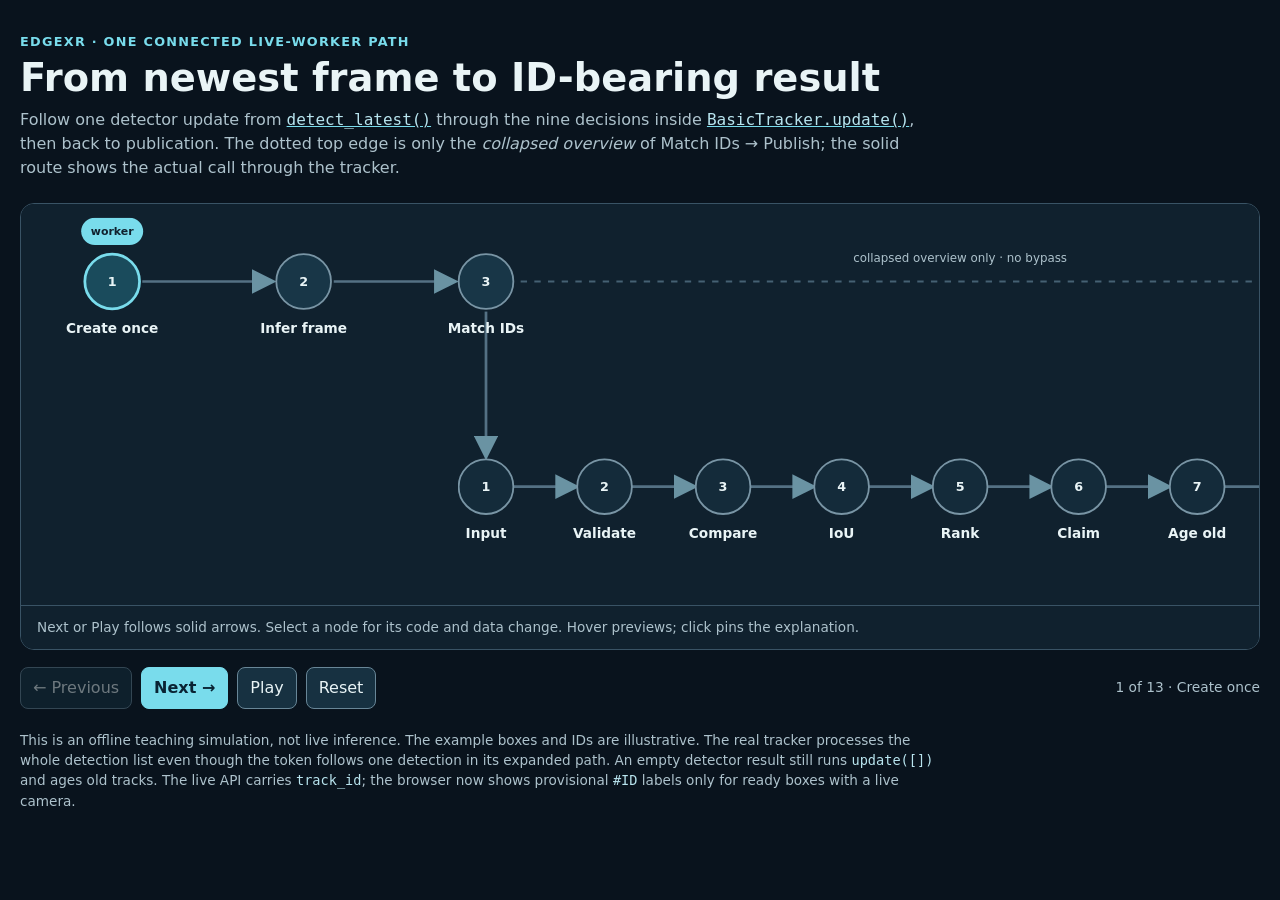
==== docs/learning/basic-tracker.html @ 42fcf19e "feat: show provisional object tracking IDs" ====
<!doctype html>
<html lang="en">
<head>
  <meta charset="utf-8">
  <meta name="viewport" content="width=device-width, initial-scale=1">
  <title>EdgeXR · From detector frame to tracked result</title>
  <style>
    :root { color-scheme:dark; --paper:#09131d; --panel:#10212e; --ink:#e9f4f6;
      --muted:#adc2cc; --line:#395365; --cyan:#79dcec; --mint:#8ce9bb; --warm:#e8b478; }
    * { box-sizing:border-box; }
    body { margin:0; background:var(--paper); color:var(--ink); font:16px/1.5 system-ui,sans-serif; }
    main { max-width:1680px; margin:auto; padding:32px 20px 55px; }
    h1 { margin:5px 0 8px; font-size:clamp(1.8rem,3vw,2.7rem); line-height:1.14; }
    h2 { margin:0 0 10px; font-size:1.25rem; }
    p { margin:8px 0; }
    a { color:var(--cyan); }
    code { color:#b8e4ee; }
    .eyebrow { color:var(--cyan); font-size:.8rem; font-weight:750; letter-spacing:.1em; text-transform:uppercase; }
    .intro { max-width:900px; color:var(--muted); }
    .graph-shell { margin-top:23px; border:1px solid var(--line); border-radius:14px;
      background:var(--panel); overflow-x:auto; }
    #graph { display:block; width:100%; min-width:1550px; height:auto; }
    .edge { fill:none; stroke:#547184; stroke-width:3; }
    .edge.done { stroke:var(--mint); }
    .overview { fill:none; stroke:#456173; stroke-width:2; stroke-dasharray:7 8; }
    .overview-label { fill:var(--muted); font-size:13px; text-anchor:middle; }
    .node { cursor:pointer; }
    .node circle { fill:#142b3a; stroke:#7995a5; stroke-width:2; }
    .node.worker circle { fill:#183647; }
    .node.done circle { fill:#1b483d; stroke:var(--mint); }
    .node.current circle { fill:#1a4b5c; stroke:var(--cyan); stroke-width:3; }
    .node:hover circle, .node:focus-visible circle { stroke:#fff; stroke-width:3; }
    .node:focus-visible { outline:none; }
    .node .number { fill:var(--ink); font-size:14px; font-weight:750; text-anchor:middle; dominant-baseline:middle; }
    .node .label { fill:var(--ink); font-size:15px; font-weight:650; text-anchor:middle; }
    .node .sub { fill:var(--muted); font-size:11px; text-anchor:middle; }
    #object-token { transition:transform .45s ease; pointer-events:none; }
    #object-token rect { fill:var(--cyan); }
    #object-token text { fill:#10212e; font-size:12px; font-weight:800; text-anchor:middle; dominant-baseline:middle; }
    .graph-hint { padding:11px 16px; border-top:1px solid var(--line); color:var(--muted); font-size:.85rem; }
    .controls { display:flex; flex-wrap:wrap; align-items:center; gap:9px; margin:17px 0; }
    button { background:#173141; border:1px solid #688697; border-radius:8px; color:var(--ink);
      cursor:pointer; font:inherit; padding:8px 12px; }
    button:hover { border-color:var(--cyan); }
    button:focus-visible { outline:3px solid var(--cyan); outline-offset:2px; }
    button:disabled { opacity:.45; cursor:default; }
    .primary { background:var(--cyan); color:#092333; border-color:var(--cyan); font-weight:700; }
    #position { color:var(--muted); font-size:.86rem; margin-left:auto; }
    .detail { max-width:940px; background:var(--panel); border:1px solid var(--line); border-radius:12px;
      padding:18px 21px; min-height:170px; }
    .detail[hidden] { display:none; }
    .detail .stage { color:var(--cyan); font-size:.79rem; font-weight:750; text-transform:uppercase; letter-spacing:.07em; }
    .detail .visual { display:flex; flex-wrap:wrap; align-items:center; gap:9px; margin:12px 0; }
    .visual .chip { border:1px solid var(--line); border-radius:8px; background:#193543;
      padding:7px 10px; font-size:.84rem; }
    .visual .chip.accept { border-color:#5eaa85; background:#1b4739; color:var(--mint); }
    .visual .chip.reject { border-color:#ae7565; background:#4b2d2d; color:#ffd0c3; }
    .visual .arrow { color:var(--cyan); font-weight:800; }
    .visual svg { width:300px; max-width:100%; height:116px; }
    .detail .data { border-left:3px solid var(--cyan); padding:8px 12px; margin:12px 0;
      background:#173140; overflow-wrap:anywhere; font: .86rem/1.5 ui-monospace,SFMono-Regular,monospace; }
    .detail .effect { color:var(--mint); font-weight:700; }
    .detail .code { color:var(--muted); font-size:.85rem; margin-top:15px; }
    footer { max-width:930px; color:var(--muted); font-size:.85rem; margin-top:21px; }
    @media (max-width:600px) { main { padding:20px 12px 42px; } #position { width:100%; margin-left:0; } }
    @media (prefers-reduced-motion:reduce) { #object-token { transition:none; } }
  </style>
</head>
<body>
<main>
  <div class="eyebrow">EdgeXR · one connected live-worker path</div>
  <h1>From newest frame to ID-bearing result</h1>
  <p class="intro">Follow one detector update from <a href="../../src/vision/live_detector.py"><code>detect_latest()</code></a>
    through the nine decisions inside <a href="../../src/vision/basic_tracker.py"><code>BasicTracker.update()</code></a>,
    then back to publication. The dotted top edge is only the <em>collapsed overview</em> of Match IDs → Publish;
    the solid route shows the actual call through the tracker.</p>

  <div class="graph-shell">
    <svg id="graph" viewBox="0 0 1700 440" role="group" aria-label="One connected graph: create worker, infer frame, enter the nine tracking decisions, then publish">
      <defs><marker id="edge-arrow" markerWidth="9" markerHeight="9" refX="8" refY="4.5" orient="auto"><path d="M0,0 L9,4.5 L0,9 Z" fill="#6a93a3"/></marker></defs>
      <g id="edges"></g>
      <g id="nodes"></g>
      <g id="object-token" aria-hidden="true"><rect x="-34" y="-15" width="68" height="30" rx="15"/><text id="token-label" y="1">worker</text></g>
    </svg>
    <div class="graph-hint">Next or Play follows solid arrows. Select a node for its code and data change. Hover previews; click pins the explanation.</div>
  </div>

  <div class="controls">
    <button id="previous" type="button">← Previous</button>
    <button id="next" type="button" class="primary">Next →</button>
    <button id="play" type="button">Play</button>
    <button id="reset" type="button">Reset</button>
    <span id="position" aria-live="polite"></span>
  </div>

  <section id="detail" class="detail" aria-live="polite" hidden>
    <div id="detail-stage" class="stage"></div>
    <h2 id="detail-title"></h2>
    <p id="detail-rule"></p>
    <div id="detail-visual" class="visual" aria-hidden="true"></div>
    <div id="detail-data" class="data"></div>
    <p id="detail-effect" class="effect"></p>
    <p class="code">Code: <a id="detail-link" href="../../src/vision/live_detector.py"></a></p>
  </section>

  <footer>This is an offline teaching simulation, not live inference. The example boxes and IDs are illustrative.
    The real tracker processes the whole detection list even though the token follows one detection in its expanded path.
    An empty detector result still runs <code>update([])</code> and ages old tracks. The live API carries
    <code>track_id</code>; the browser now shows provisional <code>#ID</code> labels only for ready boxes with a live camera.</footer>
</main>
<script src="basic-tracker.js"></script>
</body>
</html>
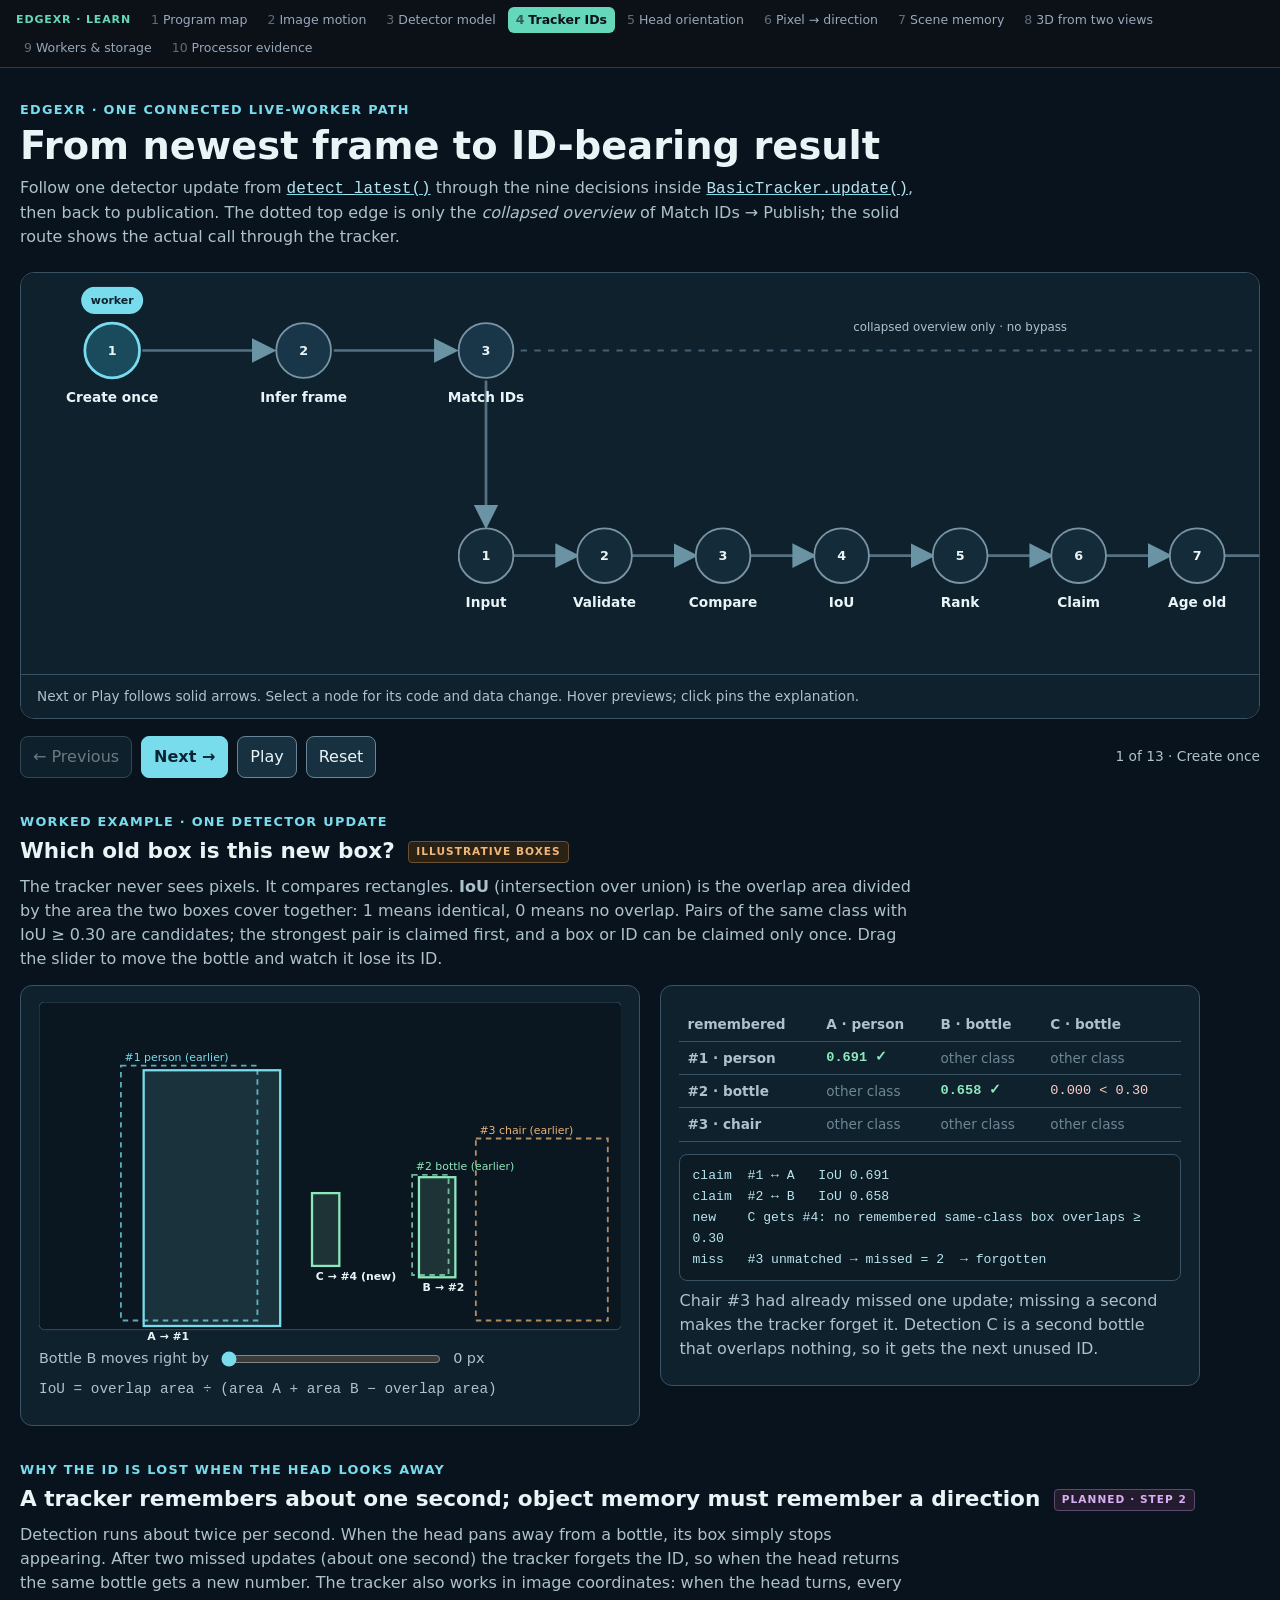
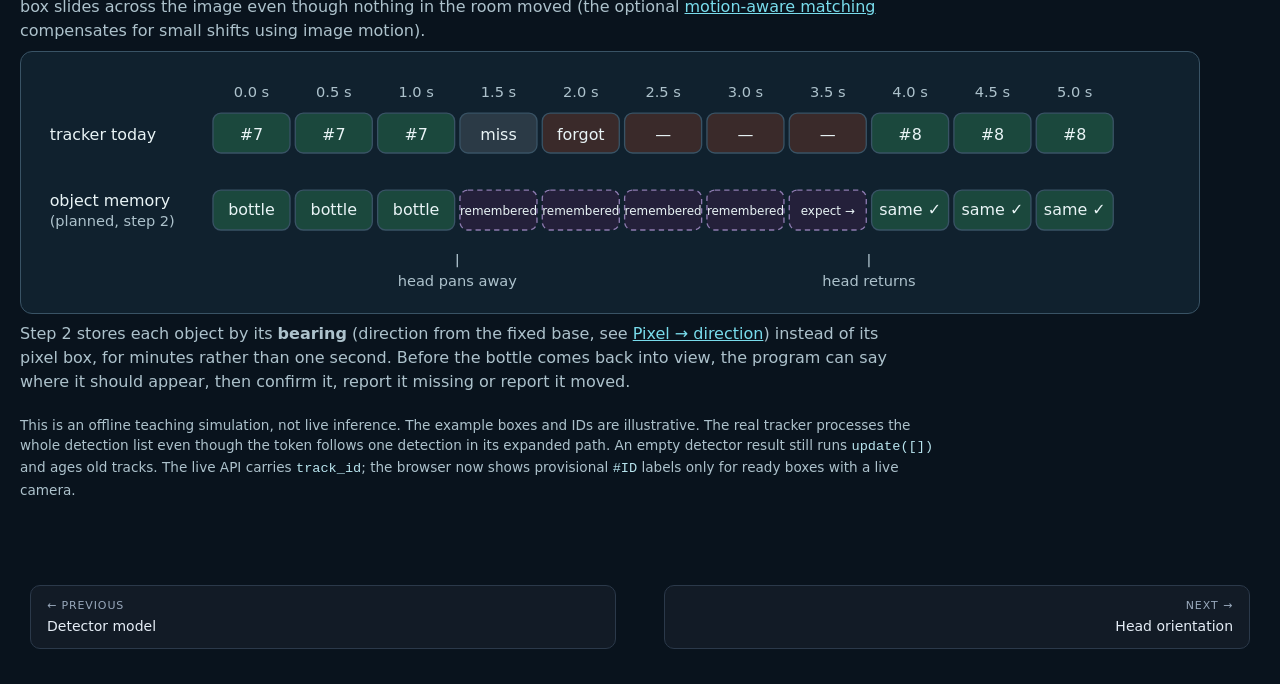
==== commit 537a791c: "docs: rebuild learning site around the spatial-awareness plan Add a Start page (index.html) with a c" ====
--- a/docs/learning/basic-tracker.html
+++ b/docs/learning/basic-tracker.html
@@ -64,6 +64,27 @@
     footer { max-width:930px; color:var(--muted); font-size:.85rem; margin-top:21px; }
     @media (max-width:600px) { main { padding:20px 12px 42px; } #position { width:100%; margin-left:0; } }
     @media (prefers-reduced-motion:reduce) { #object-token { transition:none; } }
+    /* Worked example and look-away timeline (tracker-example.js). */
+    .lesson { max-width:1180px; margin:34px 0 0; }
+    .lesson h2 { font-size:1.35rem; margin:4px 0 8px; }
+    .lesson p { max-width:900px; color:var(--muted); }
+    .lesson-grid { display:grid; grid-template-columns:minmax(0,1.15fr) minmax(0,1fr); gap:20px; align-items:start; margin-top:14px; }
+    .lesson-panel { background:var(--panel); border:1px solid var(--line); border-radius:12px; padding:16px 18px; }
+    .lesson svg { display:block; width:100%; height:auto; }
+    .lesson label { color:var(--muted); font-size:.9rem; display:flex; gap:10px; align-items:center; flex-wrap:wrap; }
+    .lesson input[type=range] { accent-color:var(--cyan); width:220px; }
+    table.iou { border-collapse:collapse; width:100%; font-size:.85rem; margin:6px 0 12px; }
+    table.iou th, table.iou td { border-bottom:1px solid var(--line); padding:6px 8px; text-align:left; }
+    table.iou th { color:var(--muted); font-weight:600; }
+    table.iou td { font-family:ui-monospace,SFMono-Regular,monospace; }
+    table.iou td.won { color:var(--mint); font-weight:700; }
+    table.iou td.low { color:#ffd0c3; }
+    table.iou td.na { color:#6d8794; font-family:inherit; }
+    pre.steps { margin:0; white-space:pre-wrap; font:.82rem/1.6 ui-monospace,SFMono-Regular,monospace; color:#b8e4ee; background:#0d1b25; border:1px solid var(--line); border-radius:8px; padding:10px 12px; }
+    .formula { font:.9rem/1.6 ui-monospace,SFMono-Regular,monospace; color:#b8e4ee; }
+    .tag { display:inline-block; font-size:.66rem; font-weight:700; letter-spacing:.1em; text-transform:uppercase; padding:2px 7px; border-radius:4px; border:1px solid #6b5032; color:#efb77b; background:#2b2216; vertical-align:middle; margin-left:6px; }
+    .tag.plan { border-color:#5d4a70; color:#d6b0f3; background:#241c2e; }
+    @media (max-width:900px) { .lesson-grid { grid-template-columns:1fr; } }
   </style>
 </head>
 <body>
@@ -103,11 +124,41 @@
     <p class="code">Code: <a id="detail-link" href="../../src/vision/live_detector.py"></a></p>
   </section>
 
+  <section class="lesson" aria-labelledby="worked-title">
+    <div class="eyebrow">Worked example · one detector update</div>
+    <h2 id="worked-title">Which old box is this new box? <span class="tag">illustrative boxes</span></h2>
+    <p>The tracker never sees pixels. It compares rectangles. <strong>IoU</strong> (intersection over union) is the overlap area divided by the area the two boxes cover together: 1 means identical, 0 means no overlap. Pairs of the same class with IoU ≥ 0.30 are candidates; the strongest pair is claimed first, and a box or ID can be claimed only once. Drag the slider to move the bottle and watch it lose its ID.</p>
+    <div class="lesson-grid">
+      <div class="lesson-panel">
+        <svg id="example-frame" viewBox="0 0 640 380" role="img" aria-label="Earlier boxes dashed, current detections solid, with the IDs they receive"></svg>
+        <label for="bottle-shift">Bottle B moves right by <input id="bottle-shift" type="range" min="0" max="120" value="0" step="5"><output id="bottle-shift-out"></output></label>
+        <p class="formula">IoU = overlap area ÷ (area A + area B − overlap area)</p>
+      </div>
+      <div class="lesson-panel">
+        <table class="iou" id="iou-table" aria-label="IoU between each remembered track and each current detection"></table>
+        <pre class="steps" id="match-steps" aria-live="polite"></pre>
+        <p>Chair #3 had already missed one update; missing a second makes the tracker forget it. Detection C is a second bottle that overlaps nothing, so it gets the next unused ID.</p>
+      </div>
+    </div>
+  </section>
+
+  <section class="lesson" aria-labelledby="away-title">
+    <div class="eyebrow">Why the ID is lost when the head looks away</div>
+    <h2 id="away-title">A tracker remembers about one second; object memory must remember a direction <span class="tag plan">planned · step 2</span></h2>
+    <p>Detection runs about twice per second. When the head pans away from a bottle, its box simply stops appearing. After two missed updates (about one second) the tracker forgets the ID, so when the head returns the same bottle gets a new number. The tracker also works in image coordinates: when the head turns, every box slides across the image even though nothing in the room moved (the optional <a href="MOTION_AWARE_TRACKING.md">motion-aware matching</a> compensates for small shifts using image motion).</p>
+    <div class="lesson-panel">
+      <svg id="lookaway" viewBox="0 0 860 172" role="img" aria-label="Timeline: the tracker forgets the bottle and gives it a new ID; planned object memory keeps it by direction and confirms it on return"></svg>
+    </div>
+    <p>Step 2 stores each object by its <strong>bearing</strong> (direction from the fixed base, see <a href="camera-geometry.html">Pixel → direction</a>) instead of its pixel box, for minutes rather than one second. Before the bottle comes back into view, the program can say where it should appear, then confirm it, report it missing or report it moved.</p>
+  </section>
+
   <footer>This is an offline teaching simulation, not live inference. The example boxes and IDs are illustrative.
     The real tracker processes the whole detection list even though the token follows one detection in its expanded path.
     An empty detector result still runs <code>update([])</code> and ages old tracks. The live API carries
     <code>track_id</code>; the browser now shows provisional <code>#ID</code> labels only for ready boxes with a live camera.</footer>
 </main>
 <script src="basic-tracker.js"></script>
+<script src="tracker-example.js"></script>
+<script src="learning-nav.js"></script>
 </body>
 </html>
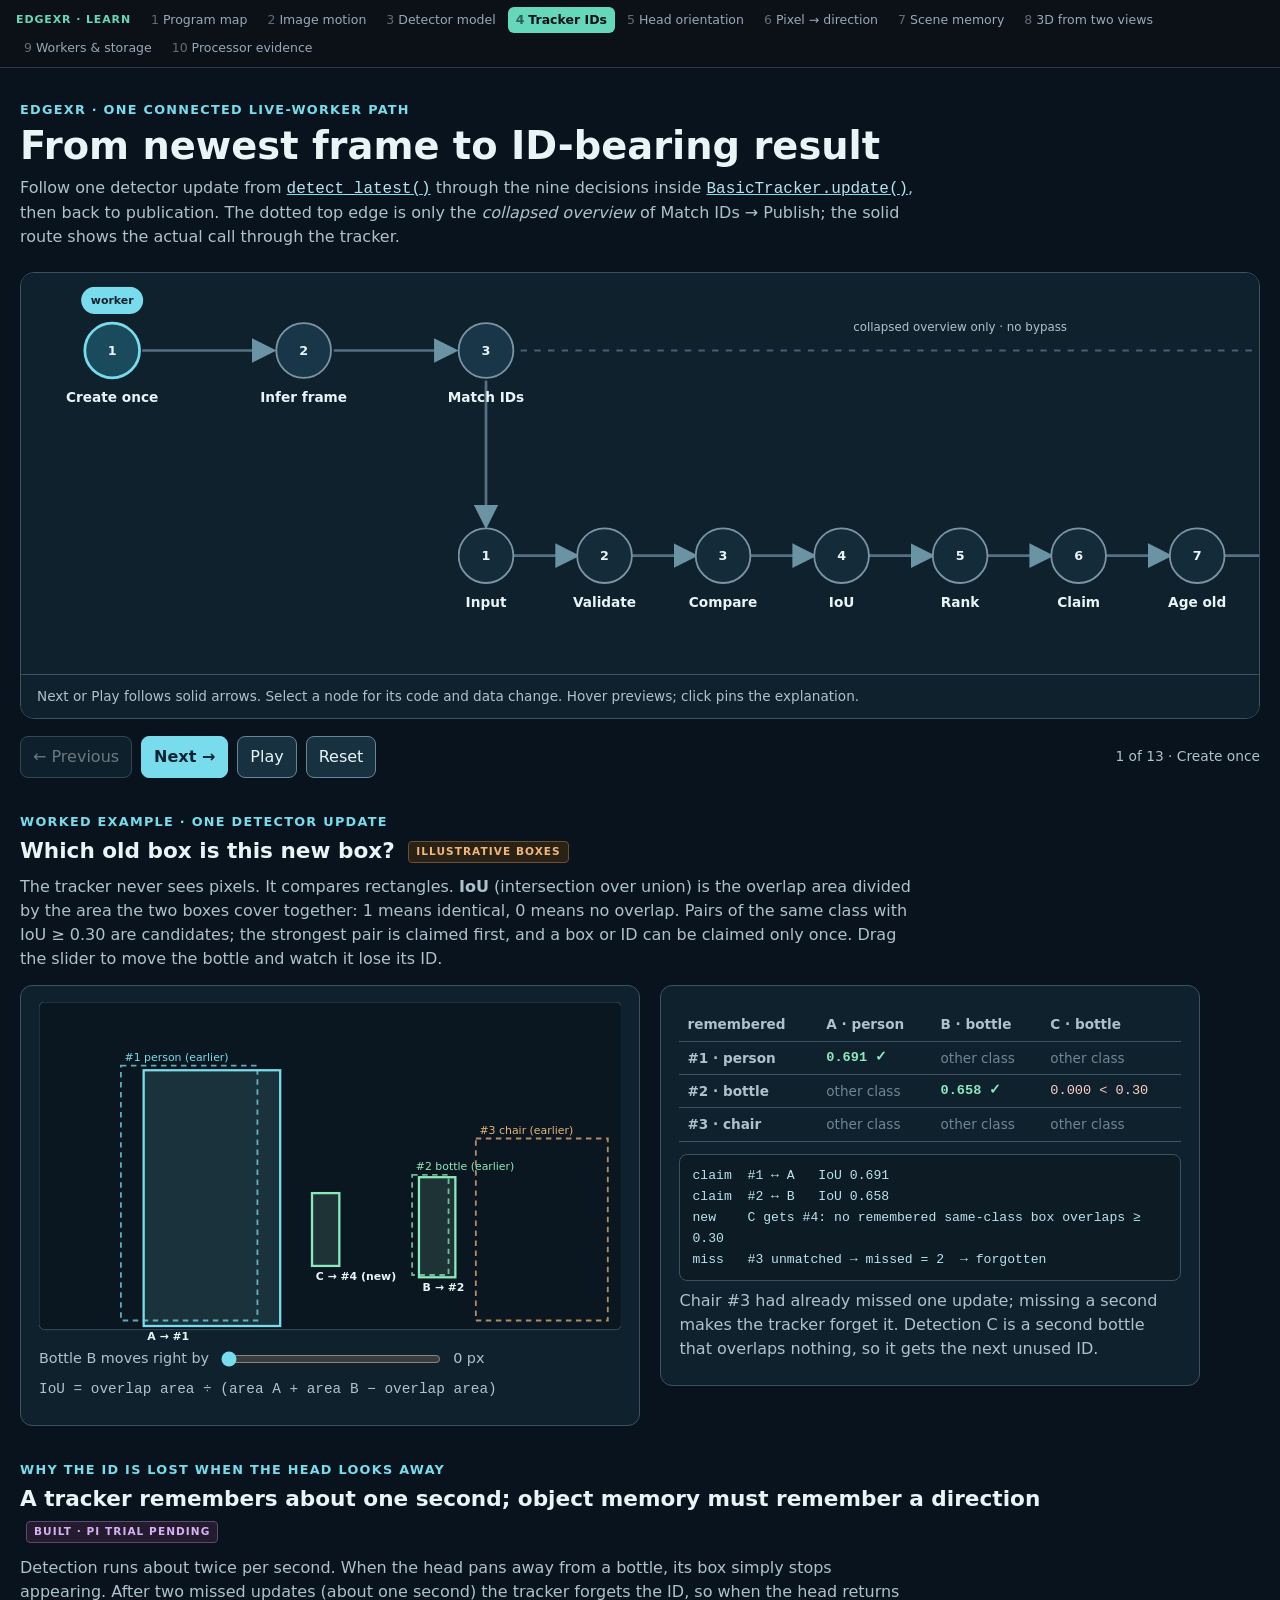
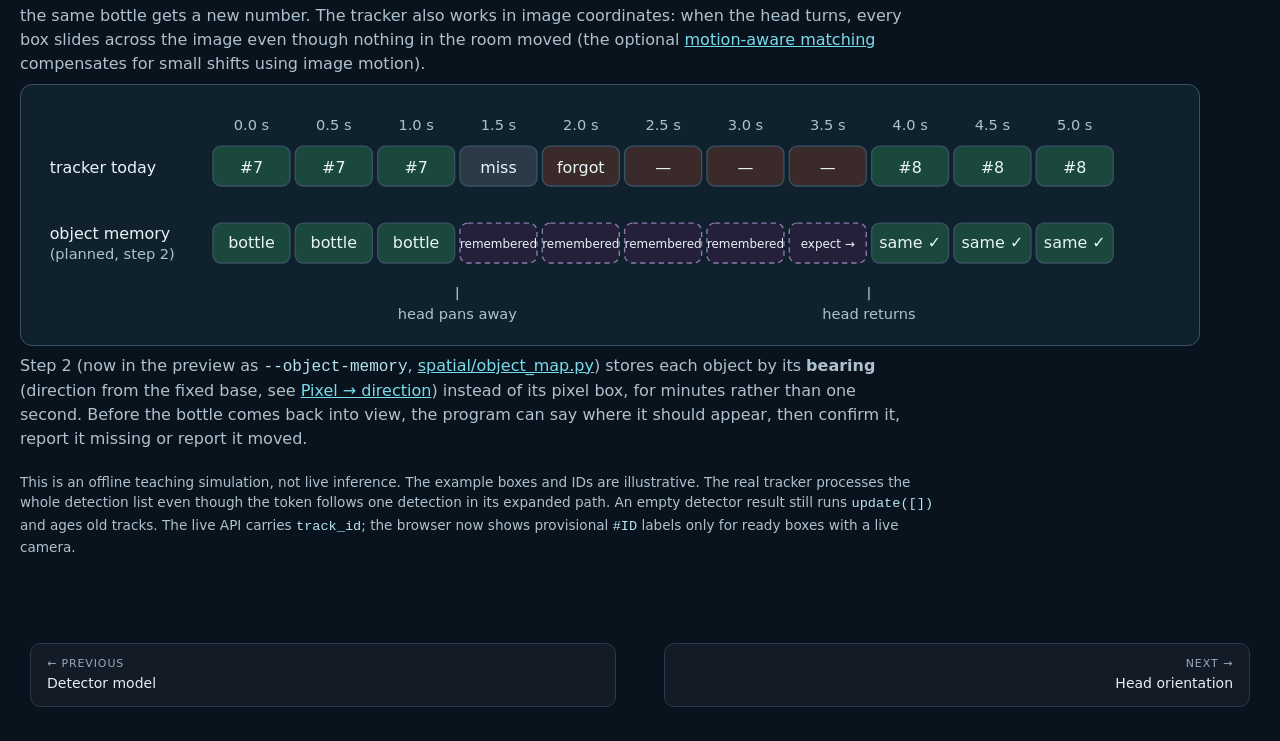
==== commit 77874136: "feat: remember objects by bearing and predict their return (step 2) Add spatial.object_map: each det" ====
--- a/docs/learning/basic-tracker.html
+++ b/docs/learning/basic-tracker.html
@@ -144,12 +144,12 @@
 
   <section class="lesson" aria-labelledby="away-title">
     <div class="eyebrow">Why the ID is lost when the head looks away</div>
-    <h2 id="away-title">A tracker remembers about one second; object memory must remember a direction <span class="tag plan">planned · step 2</span></h2>
+    <h2 id="away-title">A tracker remembers about one second; object memory must remember a direction <span class="tag plan">built · Pi trial pending</span></h2>
     <p>Detection runs about twice per second. When the head pans away from a bottle, its box simply stops appearing. After two missed updates (about one second) the tracker forgets the ID, so when the head returns the same bottle gets a new number. The tracker also works in image coordinates: when the head turns, every box slides across the image even though nothing in the room moved (the optional <a href="MOTION_AWARE_TRACKING.md">motion-aware matching</a> compensates for small shifts using image motion).</p>
     <div class="lesson-panel">
       <svg id="lookaway" viewBox="0 0 860 172" role="img" aria-label="Timeline: the tracker forgets the bottle and gives it a new ID; planned object memory keeps it by direction and confirms it on return"></svg>
     </div>
-    <p>Step 2 stores each object by its <strong>bearing</strong> (direction from the fixed base, see <a href="camera-geometry.html">Pixel → direction</a>) instead of its pixel box, for minutes rather than one second. Before the bottle comes back into view, the program can say where it should appear, then confirm it, report it missing or report it moved.</p>
+    <p>Step 2 (now in the preview as <code>--object-memory</code>, <a href="../../src/spatial/object_map.py">spatial/object_map.py</a>) stores each object by its <strong>bearing</strong> (direction from the fixed base, see <a href="camera-geometry.html">Pixel → direction</a>) instead of its pixel box, for minutes rather than one second. Before the bottle comes back into view, the program can say where it should appear, then confirm it, report it missing or report it moved.</p>
   </section>
 
   <footer>This is an offline teaching simulation, not live inference. The example boxes and IDs are illustrative.
